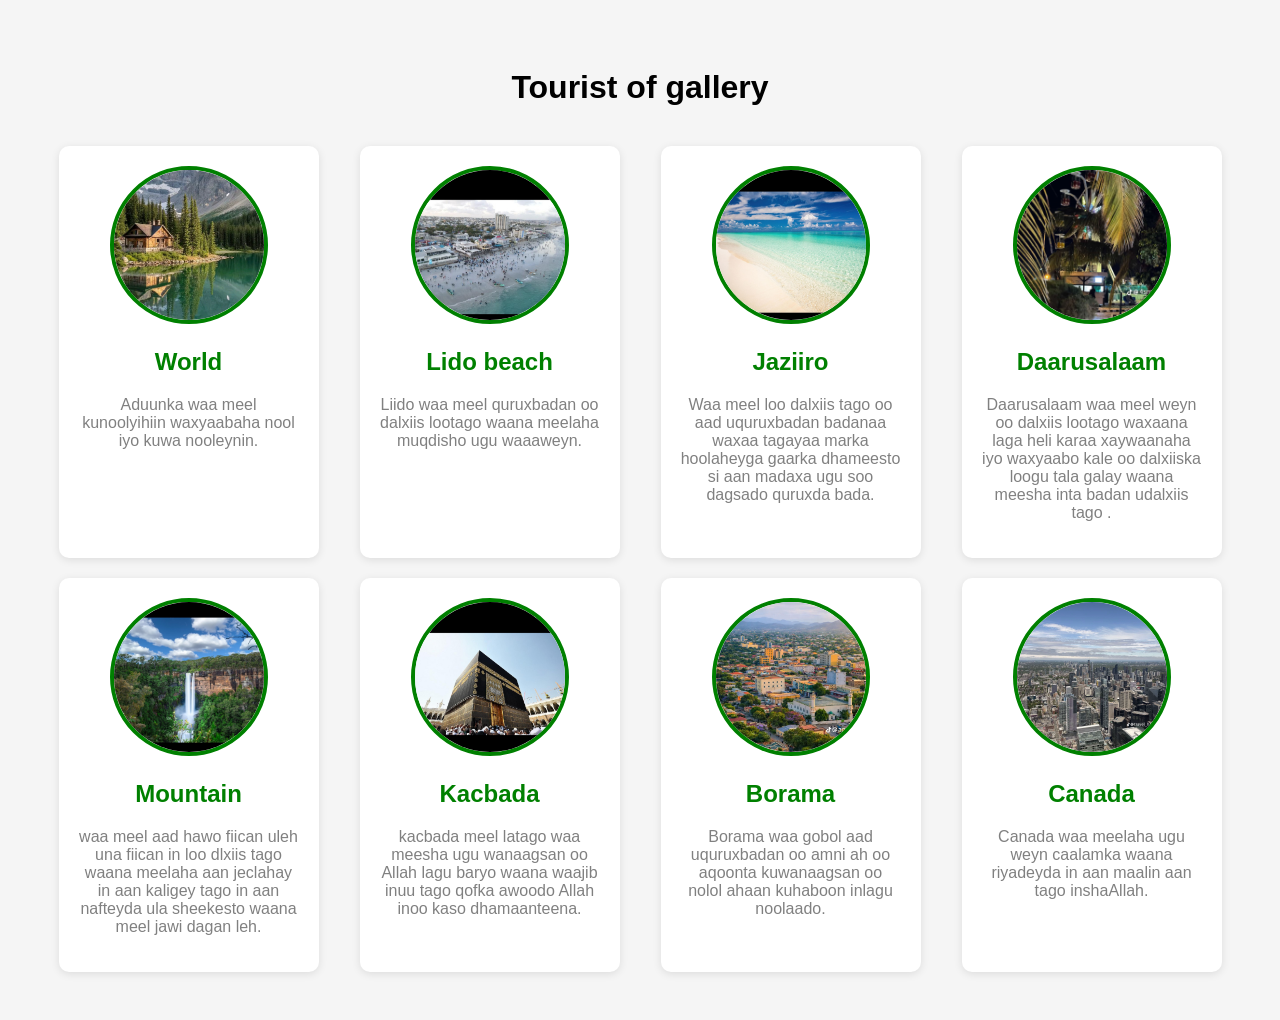
==== Index.html @ b77430ee "Add files via upload" ====
<!DOCTYPE html>
<html>
<head>
    <title> restaurant food </title>

    <style>
        body{
            font-family: Arial, sans-serif;
            text-align: center;
            background: #f5f5f5;
            padding: 40px;
        }

        h1{
            margin-bottom: 40px;
        }

        .gallery{
            display: grid;
            grid-template-columns: repeat(4, 1fr);
            gap: 20px;
            justify-items: center;
        }

        .card{
            width: 220px;
            background: white;
            padding: 20px;
            border-radius: 10px;
            box-shadow: 0 2px 8px rgba(0,0,0,0.1);
        }

        .card img{
            width: 150px;
            height: 150px;
            border-radius: 50%;
            border: 4px solid green;
            object-fit: cover;
        }

        .card h2{
            color: green;
        }

        .card p{
            color: gray;
        }
    </style>
</head>
<body>
 <h1>Tourist of gallery</h1>

    <div class="gallery">

        <div class="card">
            <img src="world.jpg">
            <h2>World</h2>
            <p> Aduunka waa meel kunoolyihiin waxyaabaha nool iyo kuwa nooleynin.</p>
        </div>

        <div class="card">
            <img src="lido.jpg" alt="">
            <h2>Lido beach</h2>
            <p>Liido waa meel quruxbadan oo dalxiis lootago waana meelaha muqdisho ugu waaaweyn.</p>
        </div>

        <div class="card">
            <img src="jaziiro.jpg" alt="" />
            <h2>Jaziiro</h2>
                <p>Waa meel loo dalxiis tago oo aad uquruxbadan badanaa waxaa tagayaa marka hoolaheyga gaarka dhameesto si aan madaxa ugu soo dagsado quruxda bada.</p>
            <p></p>
        </div>

        <div class="card">
            <img src="daaru salaam.png" alt="">
            <h2>Daarusalaam</h2>
            <p>Daarusalaam waa meel weyn oo dalxiis lootago waxaana laga heli karaa xaywaanaha iyo waxyaabo kale oo dalxiiska loogu tala galay waana meesha inta badan udalxiis tago .</p>
        </div>

        <div class="card">
            <img src="mountain.jpg" alt="" />
            <h2>Mountain</h2>
            <p> waa meel aad hawo fiican uleh una fiican in loo dlxiis tago waana meelaha aan jeclahay in aan kaligey tago in aan nafteyda ula sheekesto waana meel jawi dagan leh.</p>
        </div>

        <div class="card">
            <img src="kacbada.jpg" alt="">
            <h2>Kacbada</h2>
            <p> kacbada meel latago waa meesha ugu wanaagsan oo Allah lagu baryo waana waajib inuu tago qofka awoodo Allah inoo kaso dhamaanteena.</p>
        </div>

        <div class="card">
            <img src="Borama.png" alt="" />

            <h2>Borama</h2>
            <p>Borama waa gobol aad uquruxbadan oo amni ah oo aqoonta kuwanaagsan oo nolol ahaan kuhaboon inlagu noolaado.</p>
        </div>

        <div class="card">
            <img src="canad.png" alt="">
            <h2>Canada</h2>
                <p>Canada waa meelaha ugu weyn caalamka waana riyadeyda in aan maalin aan tago inshaAllah.</p>
    </div>

</body>
</html>
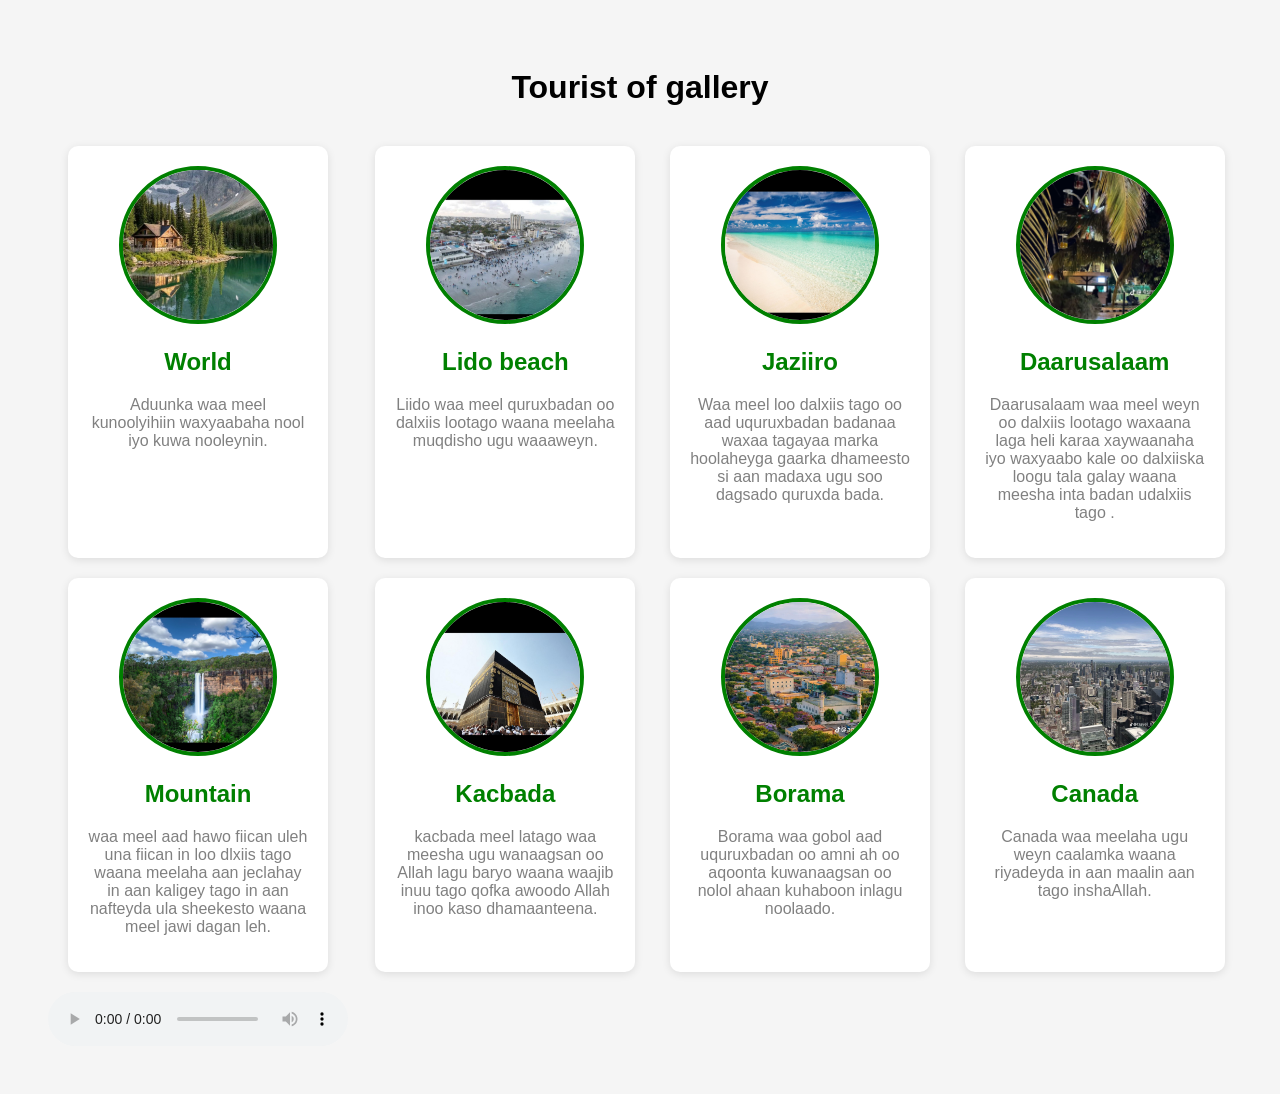
==== commit 70f97955: "Add files via upload" ====
--- a/Index.html
+++ b/Index.html
@@ -101,6 +101,9 @@
             <h2>Canada</h2>
                 <p>Canada waa meelaha ugu weyn caalamka waana riyadeyda in aan maalin aan tago inshaAllah.</p>
     </div>
-
+<audio controls>
+    <source src="Voice 260621_104440.m4a" type="" media="" />
+    
+</audio>
 </body>
 </html>
